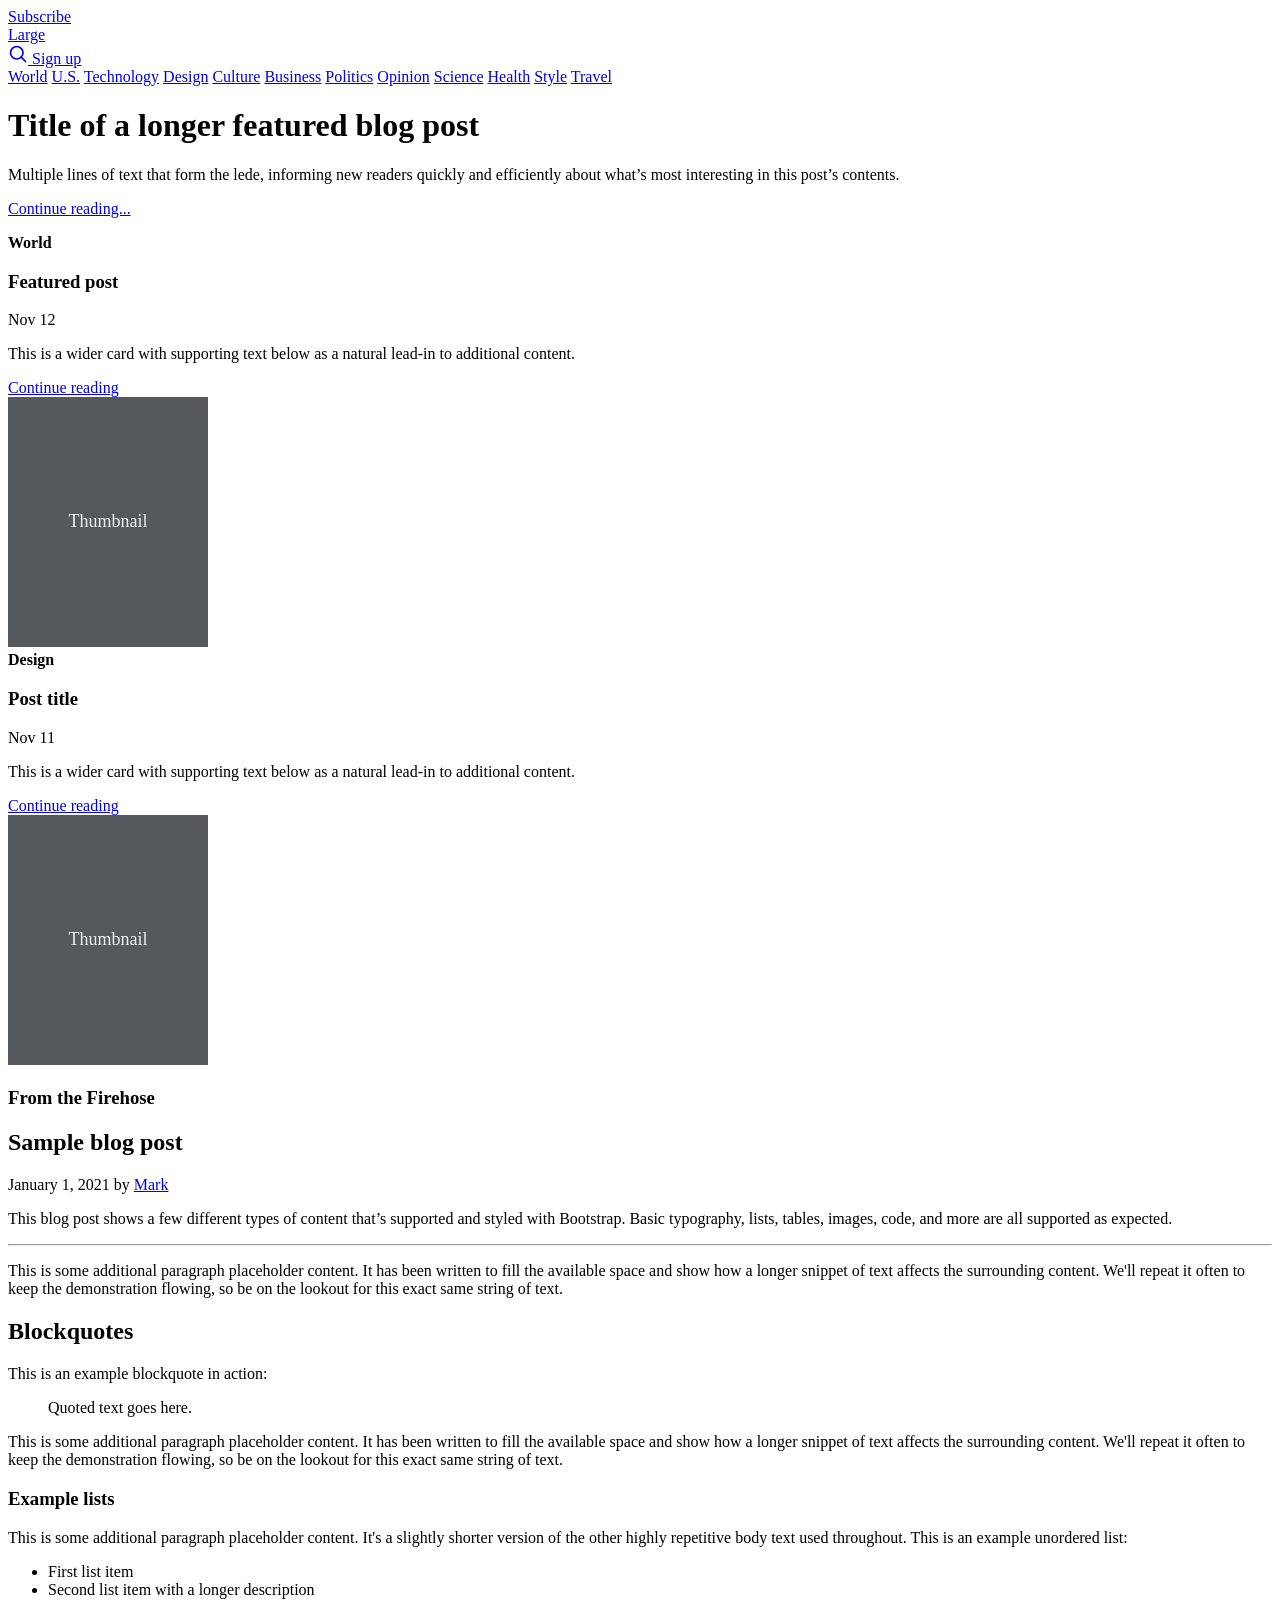
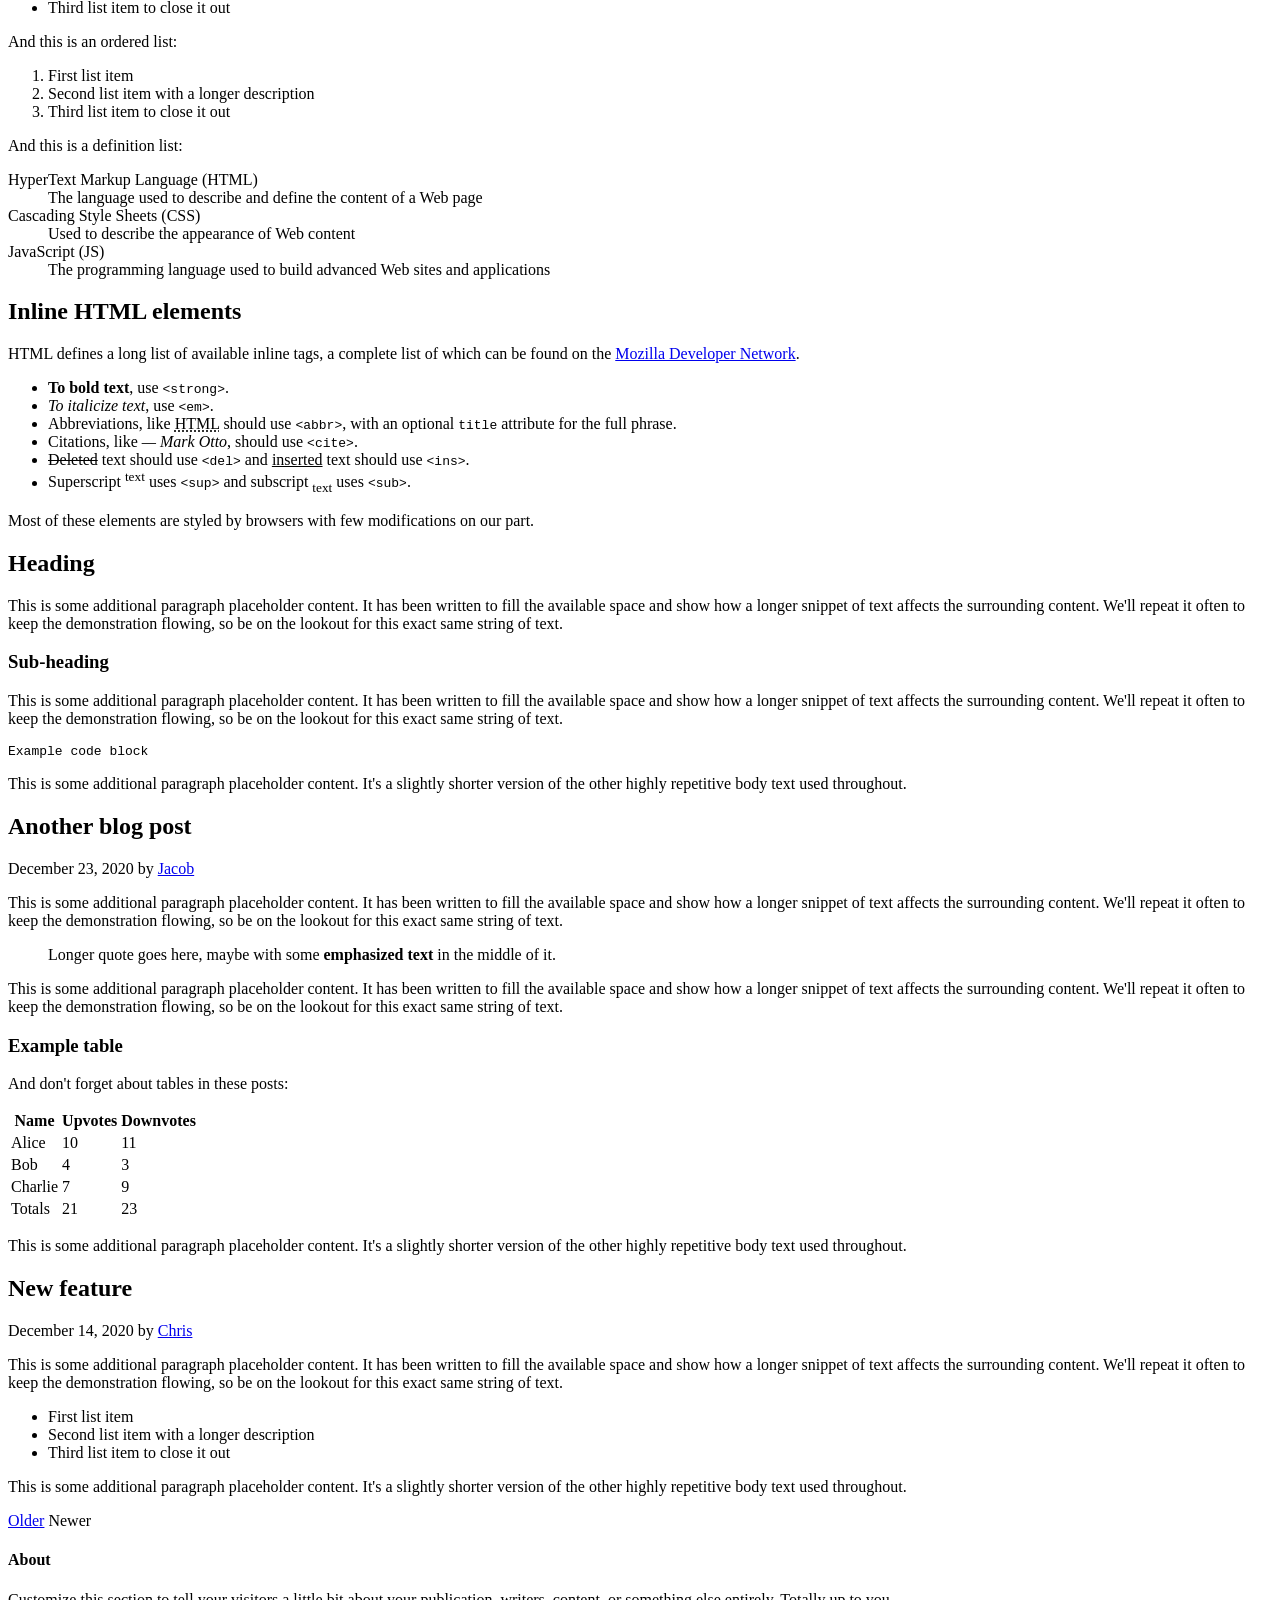
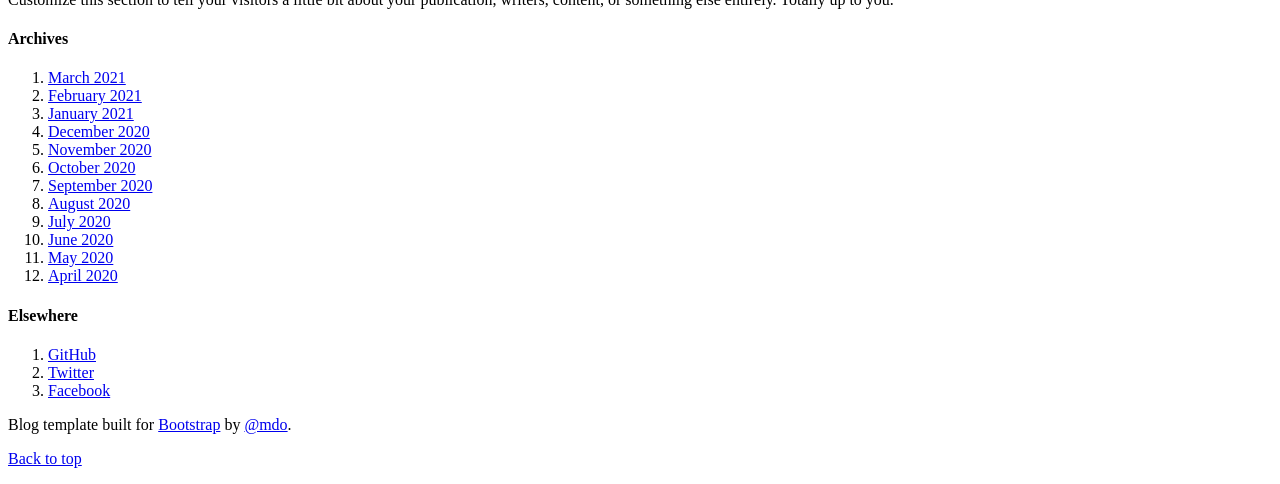
==== index.html @ d5449f8e "download static assets" ====
<!doctype html>
<html lang="en">
  <head>
    <meta charset="utf-8">
    <meta name="viewport" content="width=device-width, initial-scale=1">
    <meta name="description" content="">
    <meta name="author" content="Mark Otto, Jacob Thornton, and Bootstrap contributors">
    <meta name="generator" content="Hugo 0.88.1">
    <title>Blog Template · Bootstrap v5.1</title>

    <link rel="canonical" href="https://getbootstrap.com/docs/5.1/examples/blog/">

    

    <!-- Bootstrap core CSS -->
<link href="../assets/dist/css/bootstrap.min.css" rel="stylesheet">

    <style>
      .bd-placeholder-img {
        font-size: 1.125rem;
        text-anchor: middle;
        -webkit-user-select: none;
        -moz-user-select: none;
        user-select: none;
      }

      @media (min-width: 768px) {
        .bd-placeholder-img-lg {
          font-size: 3.5rem;
        }
      }
    </style>

    
    <!-- Custom styles for this template -->
    <link href="https://fonts.googleapis.com/css?family=Playfair&#43;Display:700,900&amp;display=swap" rel="stylesheet">
    <!-- Custom styles for this template -->
    <link href="blog.css" rel="stylesheet">
  </head>
  <body>
    
<div class="container">
  <header class="blog-header py-3">
    <div class="row flex-nowrap justify-content-between align-items-center">
      <div class="col-4 pt-1">
        <a class="link-secondary" href="#">Subscribe</a>
      </div>
      <div class="col-4 text-center">
        <a class="blog-header-logo text-dark" href="#">Large</a>
      </div>
      <div class="col-4 d-flex justify-content-end align-items-center">
        <a class="link-secondary" href="#" aria-label="Search">
          <svg xmlns="http://www.w3.org/2000/svg" width="20" height="20" fill="none" stroke="currentColor" stroke-linecap="round" stroke-linejoin="round" stroke-width="2" class="mx-3" role="img" viewBox="0 0 24 24"><title>Search</title><circle cx="10.5" cy="10.5" r="7.5"/><path d="M21 21l-5.2-5.2"/></svg>
        </a>
        <a class="btn btn-sm btn-outline-secondary" href="#">Sign up</a>
      </div>
    </div>
  </header>

  <div class="nav-scroller py-1 mb-2">
    <nav class="nav d-flex justify-content-between">
      <a class="p-2 link-secondary" href="#">World</a>
      <a class="p-2 link-secondary" href="#">U.S.</a>
      <a class="p-2 link-secondary" href="#">Technology</a>
      <a class="p-2 link-secondary" href="#">Design</a>
      <a class="p-2 link-secondary" href="#">Culture</a>
      <a class="p-2 link-secondary" href="#">Business</a>
      <a class="p-2 link-secondary" href="#">Politics</a>
      <a class="p-2 link-secondary" href="#">Opinion</a>
      <a class="p-2 link-secondary" href="#">Science</a>
      <a class="p-2 link-secondary" href="#">Health</a>
      <a class="p-2 link-secondary" href="#">Style</a>
      <a class="p-2 link-secondary" href="#">Travel</a>
    </nav>
  </div>
</div>

<main class="container">
  <div class="p-4 p-md-5 mb-4 text-white rounded bg-dark">
    <div class="col-md-6 px-0">
      <h1 class="display-4 fst-italic">Title of a longer featured blog post</h1>
      <p class="lead my-3">Multiple lines of text that form the lede, informing new readers quickly and efficiently about what’s most interesting in this post’s contents.</p>
      <p class="lead mb-0"><a href="#" class="text-white fw-bold">Continue reading...</a></p>
    </div>
  </div>

  <div class="row mb-2">
    <div class="col-md-6">
      <div class="row g-0 border rounded overflow-hidden flex-md-row mb-4 shadow-sm h-md-250 position-relative">
        <div class="col p-4 d-flex flex-column position-static">
          <strong class="d-inline-block mb-2 text-primary">World</strong>
          <h3 class="mb-0">Featured post</h3>
          <div class="mb-1 text-muted">Nov 12</div>
          <p class="card-text mb-auto">This is a wider card with supporting text below as a natural lead-in to additional content.</p>
          <a href="#" class="stretched-link">Continue reading</a>
        </div>
        <div class="col-auto d-none d-lg-block">
          <svg class="bd-placeholder-img" width="200" height="250" xmlns="http://www.w3.org/2000/svg" role="img" aria-label="Placeholder: Thumbnail" preserveAspectRatio="xMidYMid slice" focusable="false"><title>Placeholder</title><rect width="100%" height="100%" fill="#55595c"/><text x="50%" y="50%" fill="#eceeef" dy=".3em">Thumbnail</text></svg>

        </div>
      </div>
    </div>
    <div class="col-md-6">
      <div class="row g-0 border rounded overflow-hidden flex-md-row mb-4 shadow-sm h-md-250 position-relative">
        <div class="col p-4 d-flex flex-column position-static">
          <strong class="d-inline-block mb-2 text-success">Design</strong>
          <h3 class="mb-0">Post title</h3>
          <div class="mb-1 text-muted">Nov 11</div>
          <p class="mb-auto">This is a wider card with supporting text below as a natural lead-in to additional content.</p>
          <a href="#" class="stretched-link">Continue reading</a>
        </div>
        <div class="col-auto d-none d-lg-block">
          <svg class="bd-placeholder-img" width="200" height="250" xmlns="http://www.w3.org/2000/svg" role="img" aria-label="Placeholder: Thumbnail" preserveAspectRatio="xMidYMid slice" focusable="false"><title>Placeholder</title><rect width="100%" height="100%" fill="#55595c"/><text x="50%" y="50%" fill="#eceeef" dy=".3em">Thumbnail</text></svg>

        </div>
      </div>
    </div>
  </div>

  <div class="row g-5">
    <div class="col-md-8">
      <h3 class="pb-4 mb-4 fst-italic border-bottom">
        From the Firehose
      </h3>

      <article class="blog-post">
        <h2 class="blog-post-title">Sample blog post</h2>
        <p class="blog-post-meta">January 1, 2021 by <a href="#">Mark</a></p>

        <p>This blog post shows a few different types of content that’s supported and styled with Bootstrap. Basic typography, lists, tables, images, code, and more are all supported as expected.</p>
        <hr>
        <p>This is some additional paragraph placeholder content. It has been written to fill the available space and show how a longer snippet of text affects the surrounding content. We'll repeat it often to keep the demonstration flowing, so be on the lookout for this exact same string of text.</p>
        <h2>Blockquotes</h2>
        <p>This is an example blockquote in action:</p>
        <blockquote class="blockquote">
          <p>Quoted text goes here.</p>
        </blockquote>
        <p>This is some additional paragraph placeholder content. It has been written to fill the available space and show how a longer snippet of text affects the surrounding content. We'll repeat it often to keep the demonstration flowing, so be on the lookout for this exact same string of text.</p>
        <h3>Example lists</h3>
        <p>This is some additional paragraph placeholder content. It's a slightly shorter version of the other highly repetitive body text used throughout. This is an example unordered list:</p>
        <ul>
          <li>First list item</li>
          <li>Second list item with a longer description</li>
          <li>Third list item to close it out</li>
        </ul>
        <p>And this is an ordered list:</p>
        <ol>
          <li>First list item</li>
          <li>Second list item with a longer description</li>
          <li>Third list item to close it out</li>
        </ol>
        <p>And this is a definition list:</p>
        <dl>
          <dt>HyperText Markup Language (HTML)</dt>
          <dd>The language used to describe and define the content of a Web page</dd>
          <dt>Cascading Style Sheets (CSS)</dt>
          <dd>Used to describe the appearance of Web content</dd>
          <dt>JavaScript (JS)</dt>
          <dd>The programming language used to build advanced Web sites and applications</dd>
        </dl>
        <h2>Inline HTML elements</h2>
        <p>HTML defines a long list of available inline tags, a complete list of which can be found on the <a href="https://developer.mozilla.org/en-US/docs/Web/HTML/Element">Mozilla Developer Network</a>.</p>
        <ul>
          <li><strong>To bold text</strong>, use <code class="language-plaintext highlighter-rouge">&lt;strong&gt;</code>.</li>
          <li><em>To italicize text</em>, use <code class="language-plaintext highlighter-rouge">&lt;em&gt;</code>.</li>
          <li>Abbreviations, like <abbr title="HyperText Markup Langage">HTML</abbr> should use <code class="language-plaintext highlighter-rouge">&lt;abbr&gt;</code>, with an optional <code class="language-plaintext highlighter-rouge">title</code> attribute for the full phrase.</li>
          <li>Citations, like <cite>— Mark Otto</cite>, should use <code class="language-plaintext highlighter-rouge">&lt;cite&gt;</code>.</li>
          <li><del>Deleted</del> text should use <code class="language-plaintext highlighter-rouge">&lt;del&gt;</code> and <ins>inserted</ins> text should use <code class="language-plaintext highlighter-rouge">&lt;ins&gt;</code>.</li>
          <li>Superscript <sup>text</sup> uses <code class="language-plaintext highlighter-rouge">&lt;sup&gt;</code> and subscript <sub>text</sub> uses <code class="language-plaintext highlighter-rouge">&lt;sub&gt;</code>.</li>
        </ul>
        <p>Most of these elements are styled by browsers with few modifications on our part.</p>
        <h2>Heading</h2>
        <p>This is some additional paragraph placeholder content. It has been written to fill the available space and show how a longer snippet of text affects the surrounding content. We'll repeat it often to keep the demonstration flowing, so be on the lookout for this exact same string of text.</p>
        <h3>Sub-heading</h3>
        <p>This is some additional paragraph placeholder content. It has been written to fill the available space and show how a longer snippet of text affects the surrounding content. We'll repeat it often to keep the demonstration flowing, so be on the lookout for this exact same string of text.</p>
        <pre><code>Example code block</code></pre>
        <p>This is some additional paragraph placeholder content. It's a slightly shorter version of the other highly repetitive body text used throughout.</p>
      </article>

      <article class="blog-post">
        <h2 class="blog-post-title">Another blog post</h2>
        <p class="blog-post-meta">December 23, 2020 by <a href="#">Jacob</a></p>

        <p>This is some additional paragraph placeholder content. It has been written to fill the available space and show how a longer snippet of text affects the surrounding content. We'll repeat it often to keep the demonstration flowing, so be on the lookout for this exact same string of text.</p>
        <blockquote>
          <p>Longer quote goes here, maybe with some <strong>emphasized text</strong> in the middle of it.</p>
        </blockquote>
        <p>This is some additional paragraph placeholder content. It has been written to fill the available space and show how a longer snippet of text affects the surrounding content. We'll repeat it often to keep the demonstration flowing, so be on the lookout for this exact same string of text.</p>
        <h3>Example table</h3>
        <p>And don't forget about tables in these posts:</p>
        <table class="table">
          <thead>
            <tr>
              <th>Name</th>
              <th>Upvotes</th>
              <th>Downvotes</th>
            </tr>
          </thead>
          <tbody>
            <tr>
              <td>Alice</td>
              <td>10</td>
              <td>11</td>
            </tr>
            <tr>
              <td>Bob</td>
              <td>4</td>
              <td>3</td>
            </tr>
            <tr>
              <td>Charlie</td>
              <td>7</td>
              <td>9</td>
            </tr>
          </tbody>
          <tfoot>
            <tr>
              <td>Totals</td>
              <td>21</td>
              <td>23</td>
            </tr>
          </tfoot>
        </table>

        <p>This is some additional paragraph placeholder content. It's a slightly shorter version of the other highly repetitive body text used throughout.</p>
      </article>

      <article class="blog-post">
        <h2 class="blog-post-title">New feature</h2>
        <p class="blog-post-meta">December 14, 2020 by <a href="#">Chris</a></p>

        <p>This is some additional paragraph placeholder content. It has been written to fill the available space and show how a longer snippet of text affects the surrounding content. We'll repeat it often to keep the demonstration flowing, so be on the lookout for this exact same string of text.</p>
        <ul>
          <li>First list item</li>
          <li>Second list item with a longer description</li>
          <li>Third list item to close it out</li>
        </ul>
        <p>This is some additional paragraph placeholder content. It's a slightly shorter version of the other highly repetitive body text used throughout.</p>
      </article>

      <nav class="blog-pagination" aria-label="Pagination">
        <a class="btn btn-outline-primary" href="#">Older</a>
        <a class="btn btn-outline-secondary disabled">Newer</a>
      </nav>

    </div>

    <div class="col-md-4">
      <div class="position-sticky" style="top: 2rem;">
        <div class="p-4 mb-3 bg-light rounded">
          <h4 class="fst-italic">About</h4>
          <p class="mb-0">Customize this section to tell your visitors a little bit about your publication, writers, content, or something else entirely. Totally up to you.</p>
        </div>

        <div class="p-4">
          <h4 class="fst-italic">Archives</h4>
          <ol class="list-unstyled mb-0">
            <li><a href="#">March 2021</a></li>
            <li><a href="#">February 2021</a></li>
            <li><a href="#">January 2021</a></li>
            <li><a href="#">December 2020</a></li>
            <li><a href="#">November 2020</a></li>
            <li><a href="#">October 2020</a></li>
            <li><a href="#">September 2020</a></li>
            <li><a href="#">August 2020</a></li>
            <li><a href="#">July 2020</a></li>
            <li><a href="#">June 2020</a></li>
            <li><a href="#">May 2020</a></li>
            <li><a href="#">April 2020</a></li>
          </ol>
        </div>

        <div class="p-4">
          <h4 class="fst-italic">Elsewhere</h4>
          <ol class="list-unstyled">
            <li><a href="#">GitHub</a></li>
            <li><a href="#">Twitter</a></li>
            <li><a href="#">Facebook</a></li>
          </ol>
        </div>
      </div>
    </div>
  </div>

</main>

<footer class="blog-footer">
  <p>Blog template built for <a href="https://getbootstrap.com/">Bootstrap</a> by <a href="https://twitter.com/mdo">@mdo</a>.</p>
  <p>
    <a href="#">Back to top</a>
  </p>
</footer>


    
  </body>
</html>
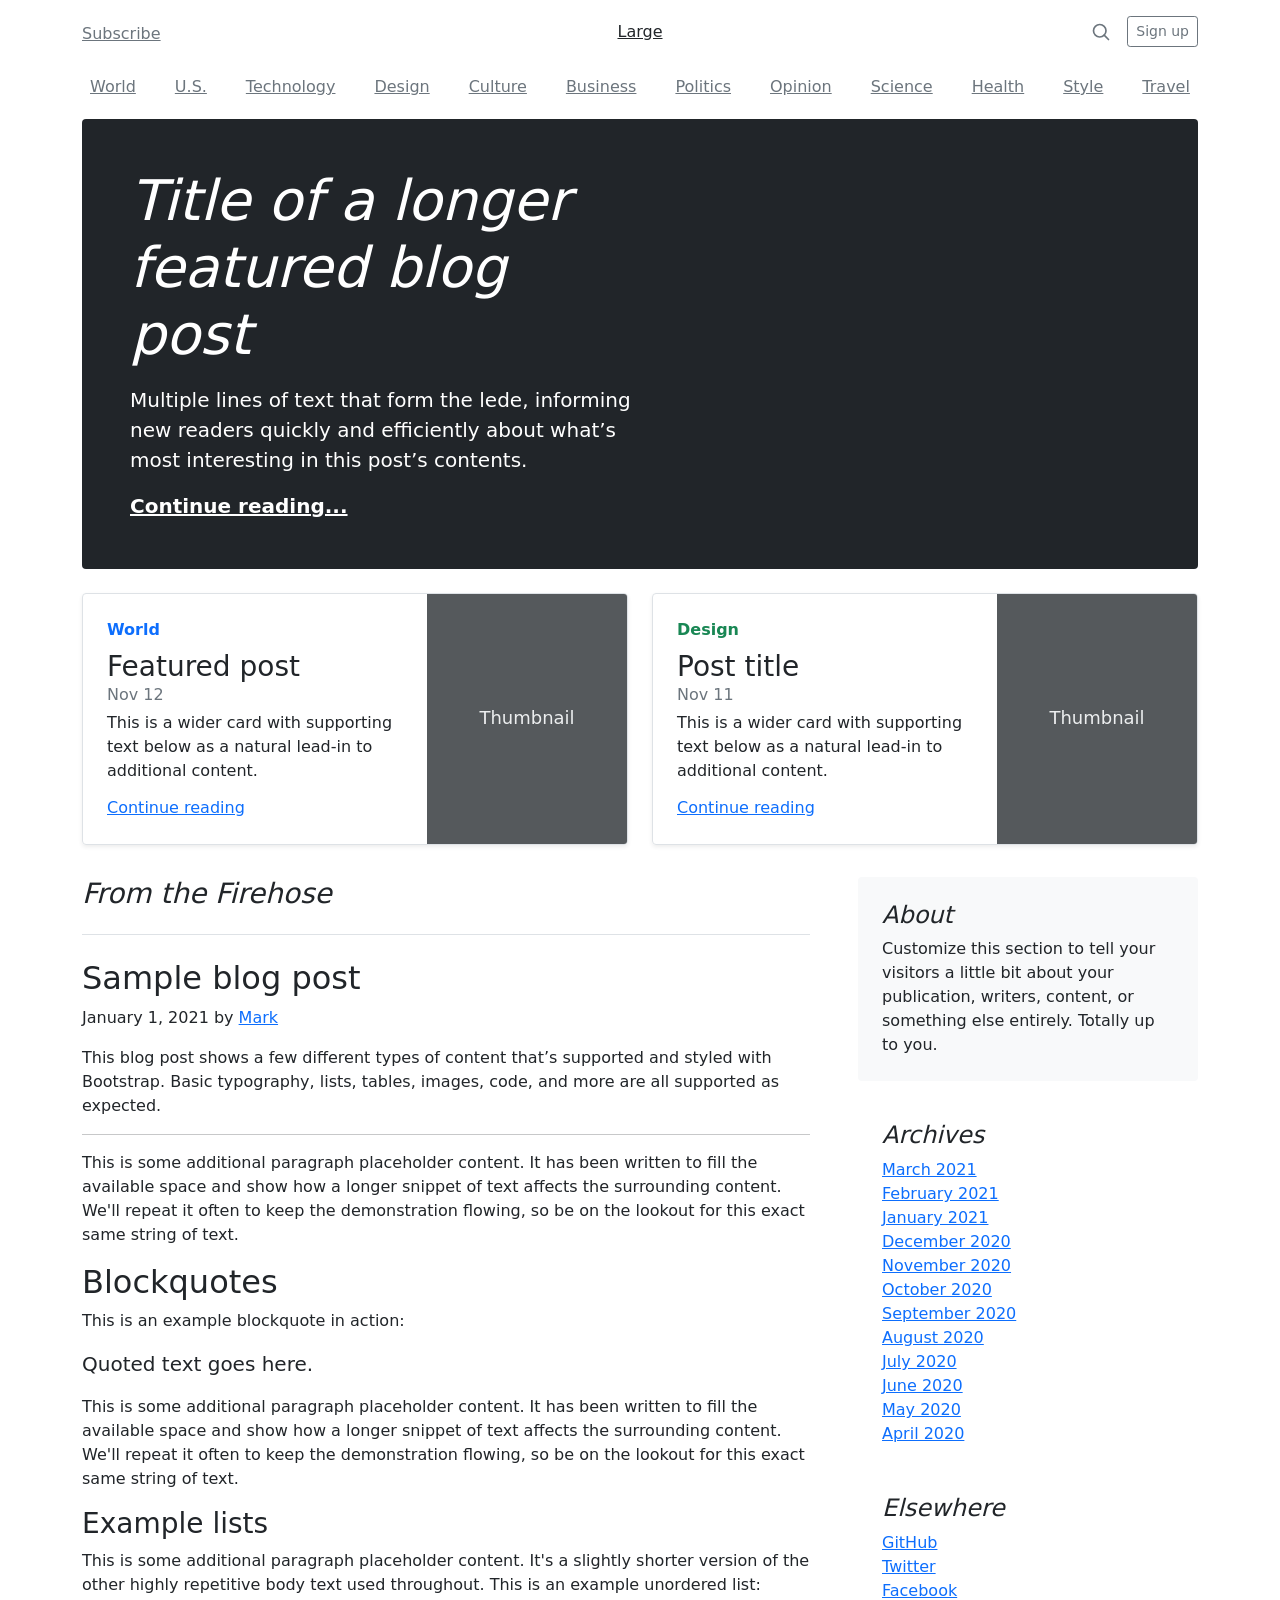
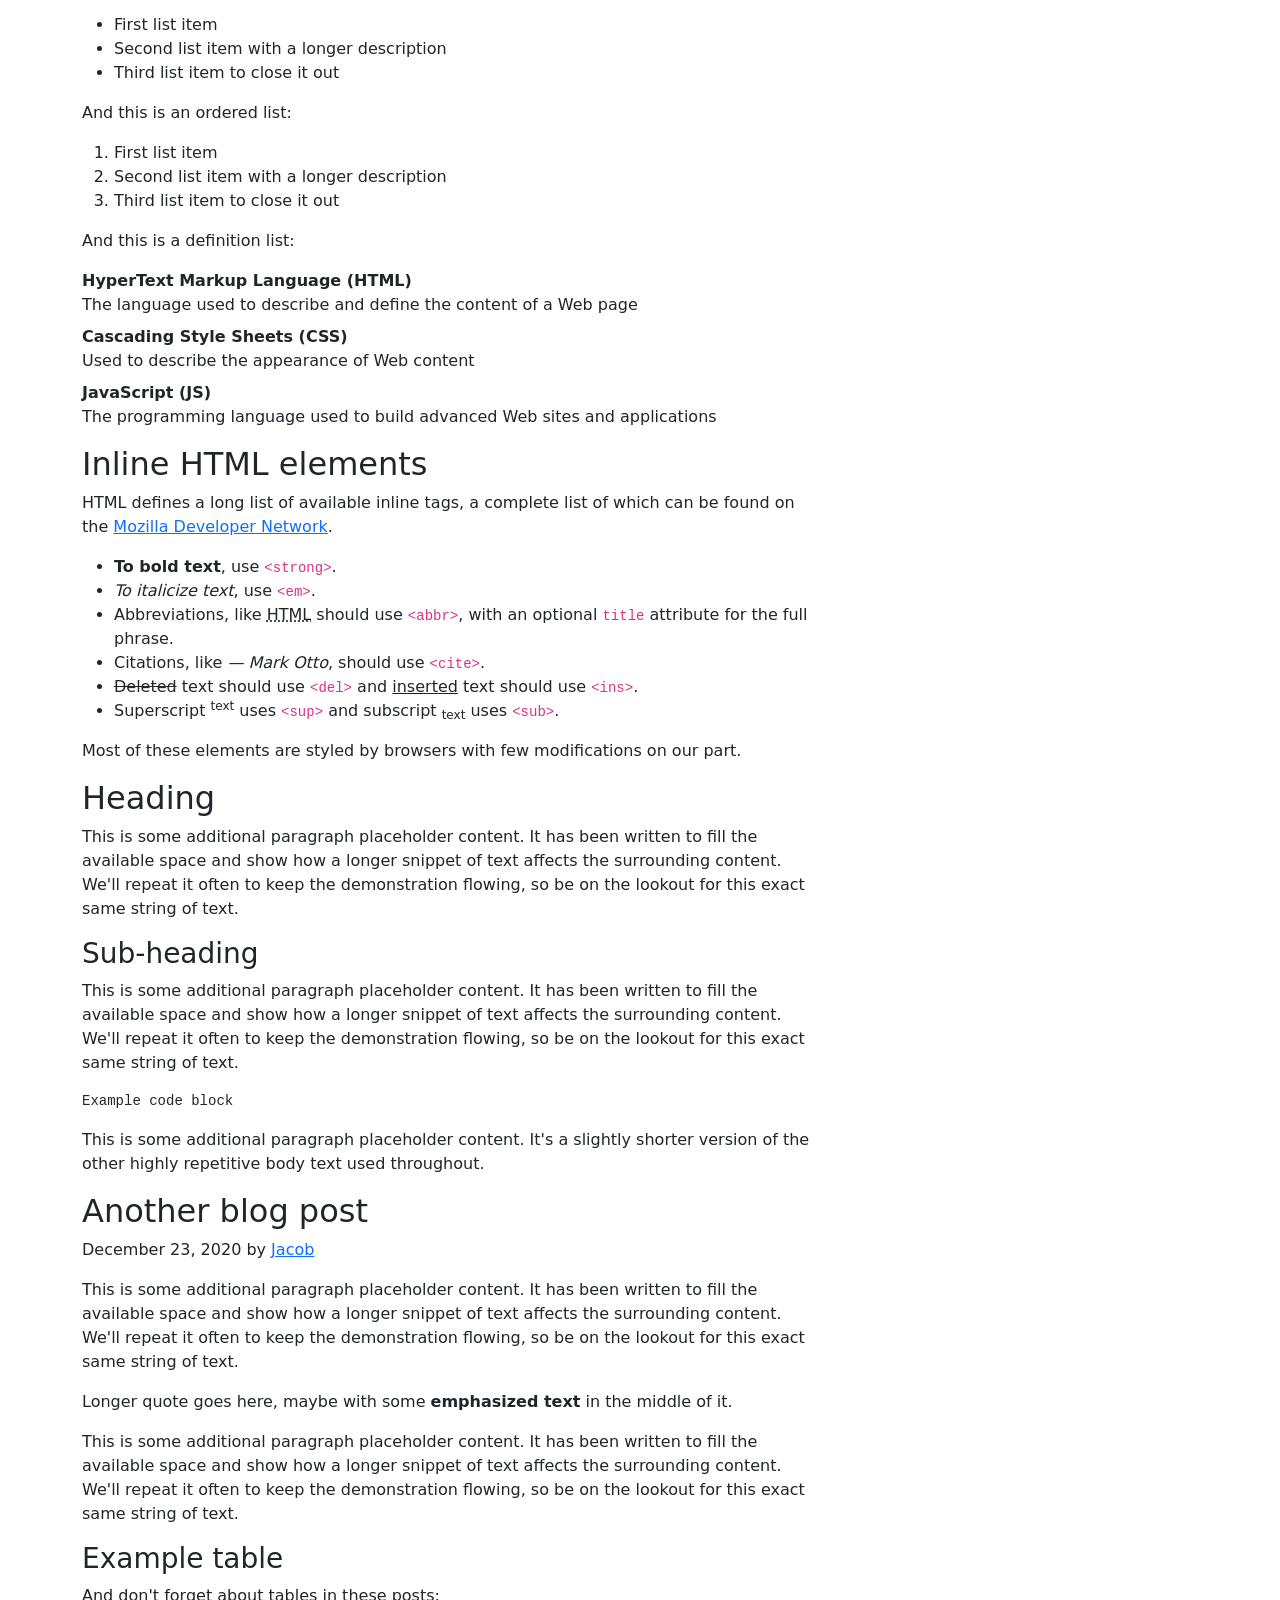
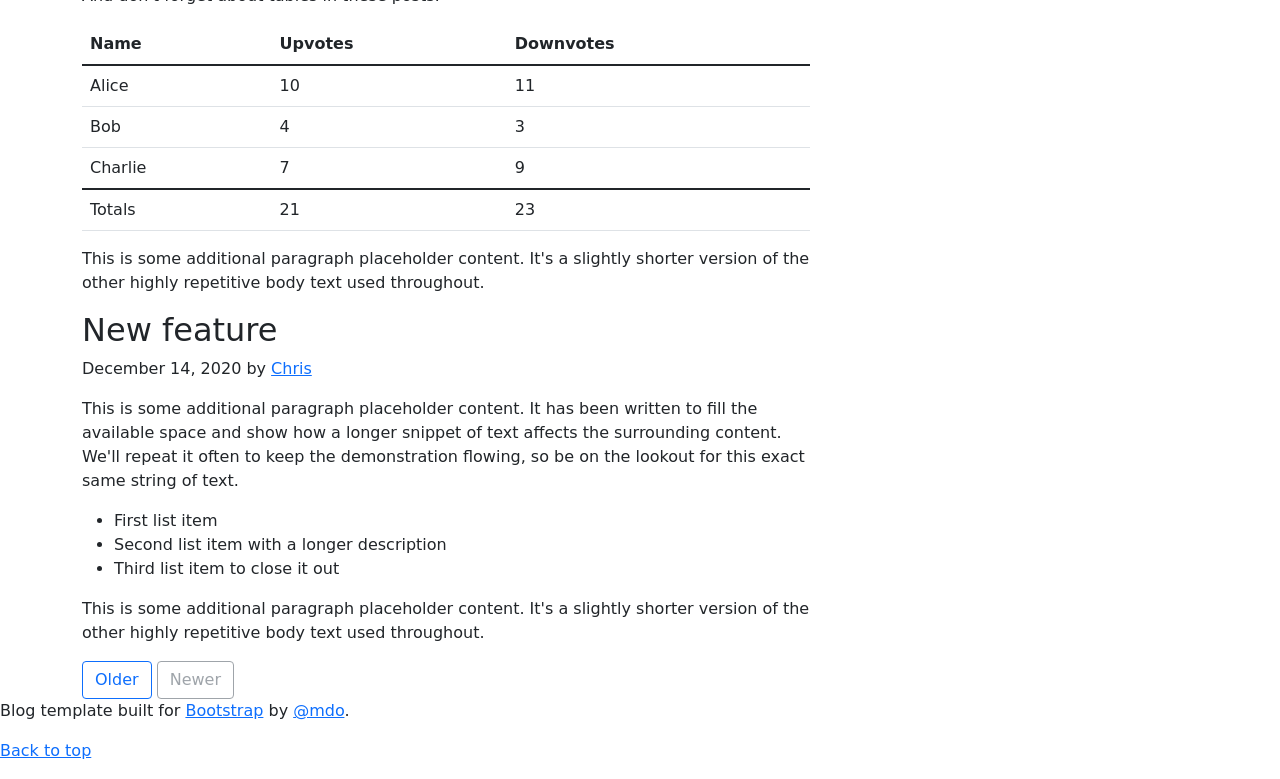
==== commit fa0357c1: "added missing bootstrap css assets" ====
--- a/index.html
+++ b/index.html
@@ -13,7 +13,7 @@
     
 
     <!-- Bootstrap core CSS -->
-<link href="../assets/dist/css/bootstrap.min.css" rel="stylesheet">
+<link href="bootstrap.min.css" rel="stylesheet">
 
     <style>
       .bd-placeholder-img {
@@ -291,7 +291,5 @@
   </p>
 </footer>
 
-
-    
   </body>
 </html>
